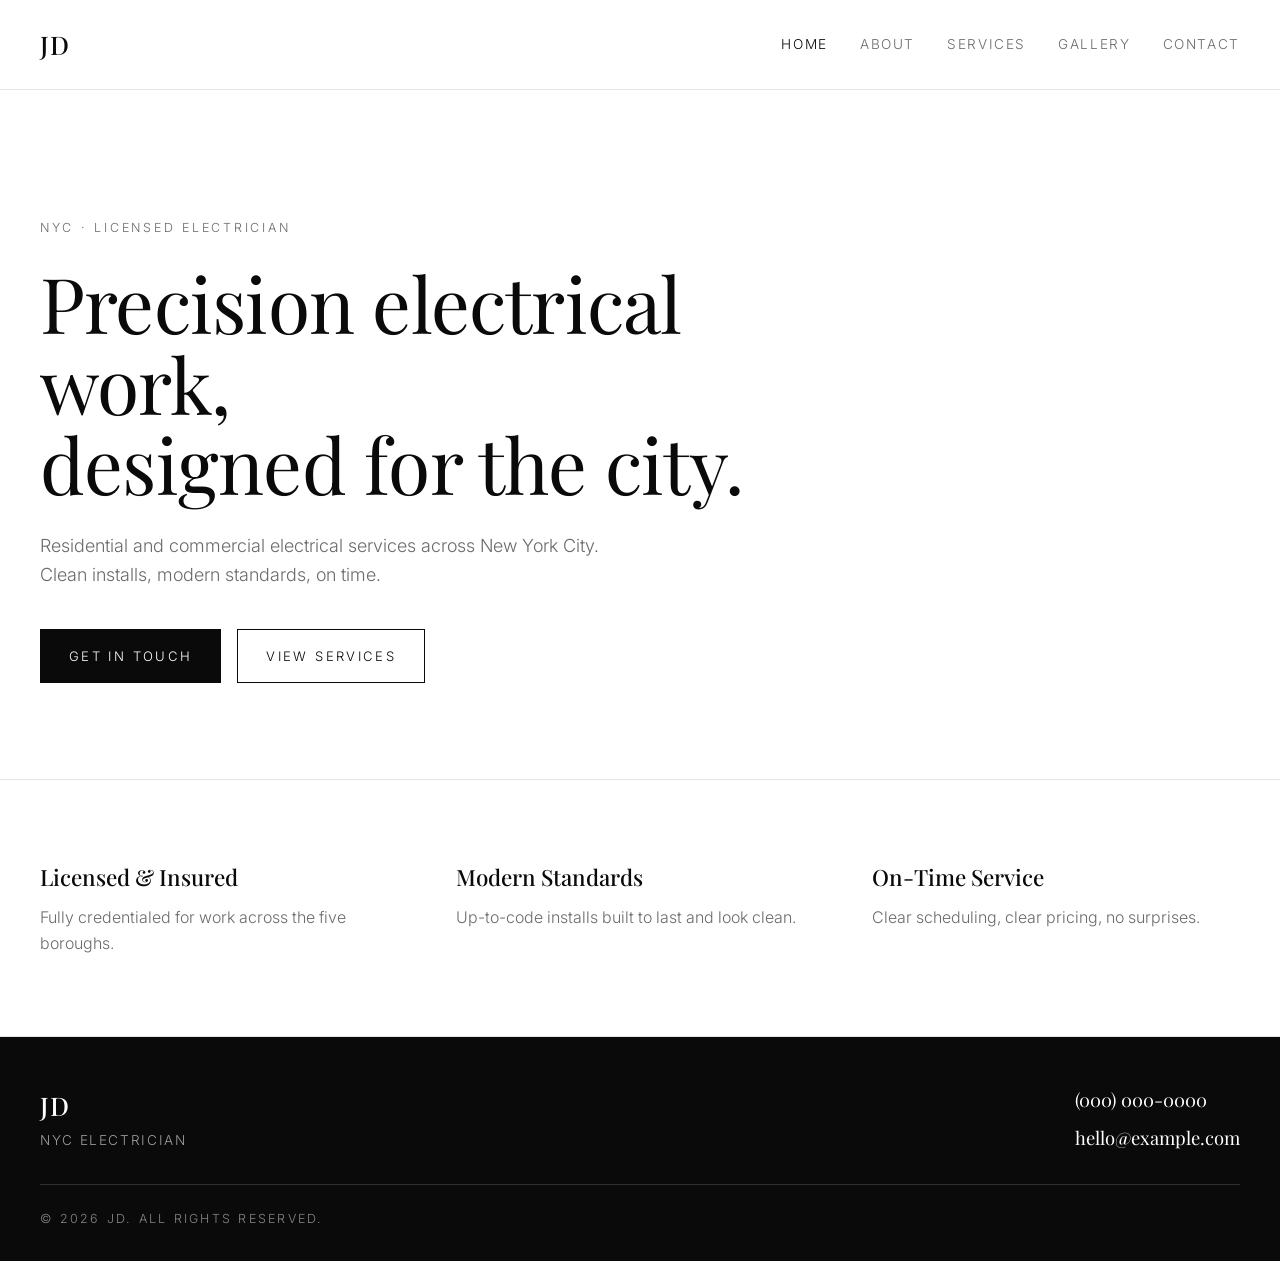
==== index.html @ b4eab36c "Scaffold JD electrician site outline Initial static site with Home, About, Services, Gallery, and Co" ====
<!DOCTYPE html>
<html lang="en">
<head>
  <meta charset="UTF-8" />
  <meta name="viewport" content="width=device-width, initial-scale=1.0" />
  <title>JD — NYC Electrician</title>
  <meta name="description" content="JD — Modern electrical work for New York City." />
  <link rel="preconnect" href="https://fonts.googleapis.com" />
  <link rel="preconnect" href="https://fonts.gstatic.com" crossorigin />
  <link href="https://fonts.googleapis.com/css2?family=Inter:wght@300;400;500;600&family=Playfair+Display:wght@400;500;600&display=swap" rel="stylesheet" />
  <link rel="stylesheet" href="assets/css/styles.css" />
</head>
<body>
  <header class="site-header">
    <a class="logo" href="index.html">JD</a>
    <nav class="nav">
      <a href="index.html" class="active">Home</a>
      <a href="about.html">About</a>
      <a href="services.html">Services</a>
      <a href="gallery.html">Gallery</a>
      <a href="contact.html">Contact</a>
    </nav>
  </header>

  <main>
    <section class="hero">
      <div class="hero-inner">
        <p class="eyebrow">NYC · Licensed Electrician</p>
        <h1>Precision electrical work,<br />designed for the city.</h1>
        <p class="lede">Residential and commercial electrical services across New York City. Clean installs, modern standards, on time.</p>
        <div class="cta-row">
          <a href="contact.html" class="btn btn-primary">Get in touch</a>
          <a href="services.html" class="btn btn-ghost">View services</a>
        </div>
      </div>
    </section>

    <section class="band">
      <div class="band-inner">
        <div class="band-item">
          <h3>Licensed &amp; Insured</h3>
          <p>Fully credentialed for work across the five boroughs.</p>
        </div>
        <div class="band-item">
          <h3>Modern Standards</h3>
          <p>Up-to-code installs built to last and look clean.</p>
        </div>
        <div class="band-item">
          <h3>On-Time Service</h3>
          <p>Clear scheduling, clear pricing, no surprises.</p>
        </div>
      </div>
    </section>
  </main>

  <footer class="site-footer">
    <div class="footer-inner">
      <div>
        <p class="logo">JD</p>
        <p class="muted">NYC Electrician</p>
      </div>
      <div class="footer-contact">
        <a href="tel:+10000000000">(000) 000-0000</a>
        <a href="mailto:hello@example.com">hello@example.com</a>
      </div>
    </div>
    <p class="copyright">© <span id="year"></span> JD. All rights reserved.</p>
  </footer>

  <script>document.getElementById('year').textContent = new Date().getFullYear();</script>
</body>
</html>
---- assets/css/styles.css ----
:root {
  --black: #0a0a0a;
  --white: #ffffff;
  --bg: #ffffff;
  --fg: #0a0a0a;
  --muted: #6b6b6b;
  --line: #e6e6e6;
  --max: 1200px;
  --serif: 'Playfair Display', Georgia, serif;
  --sans: 'Inter', -apple-system, BlinkMacSystemFont, 'Segoe UI', sans-serif;
}

* { box-sizing: border-box; }

html, body {
  margin: 0;
  padding: 0;
  background: var(--bg);
  color: var(--fg);
  font-family: var(--sans);
  font-weight: 300;
  line-height: 1.6;
  -webkit-font-smoothing: antialiased;
  -moz-osx-font-smoothing: grayscale;
}

a { color: inherit; text-decoration: none; }

img { max-width: 100%; display: block; }

/* Header */
.site-header {
  display: flex;
  align-items: center;
  justify-content: space-between;
  padding: 1.5rem 2.5rem;
  border-bottom: 1px solid var(--line);
  position: sticky;
  top: 0;
  background: rgba(255, 255, 255, 0.92);
  backdrop-filter: saturate(180%) blur(8px);
  z-index: 10;
}

.logo {
  font-family: var(--serif);
  font-size: 1.6rem;
  letter-spacing: 0.04em;
  font-weight: 500;
}

.nav {
  display: flex;
  gap: 2rem;
}

.nav a {
  font-size: 0.85rem;
  letter-spacing: 0.12em;
  text-transform: uppercase;
  color: var(--muted);
  transition: color 160ms ease;
}

.nav a:hover,
.nav a.active {
  color: var(--fg);
}

/* Hero */
.hero {
  padding: 8rem 2.5rem 6rem;
  border-bottom: 1px solid var(--line);
}

.hero-inner {
  max-width: var(--max);
  margin: 0 auto;
}

.eyebrow {
  font-size: 0.78rem;
  letter-spacing: 0.22em;
  text-transform: uppercase;
  color: var(--muted);
  margin: 0 0 1.5rem;
}

.hero h1 {
  font-family: var(--serif);
  font-weight: 400;
  font-size: clamp(2.5rem, 6vw, 5rem);
  line-height: 1.05;
  letter-spacing: -0.01em;
  margin: 0 0 1.75rem;
  max-width: 18ch;
}

.lede {
  font-size: 1.125rem;
  color: var(--muted);
  max-width: 52ch;
  margin: 0 0 2.5rem;
}

.cta-row {
  display: flex;
  gap: 1rem;
  flex-wrap: wrap;
}

.btn {
  display: inline-block;
  padding: 0.95rem 1.75rem;
  font-size: 0.82rem;
  letter-spacing: 0.18em;
  text-transform: uppercase;
  border: 1px solid var(--fg);
  transition: background 180ms ease, color 180ms ease;
}

.btn-primary {
  background: var(--fg);
  color: var(--white);
}

.btn-primary:hover {
  background: transparent;
  color: var(--fg);
}

.btn-ghost {
  background: transparent;
  color: var(--fg);
}

.btn-ghost:hover {
  background: var(--fg);
  color: var(--white);
}

/* Band */
.band {
  padding: 5rem 2.5rem;
  border-bottom: 1px solid var(--line);
}

.band-inner {
  max-width: var(--max);
  margin: 0 auto;
  display: grid;
  grid-template-columns: repeat(3, 1fr);
  gap: 3rem;
}

.band-item h3 {
  font-family: var(--serif);
  font-weight: 500;
  font-size: 1.4rem;
  margin: 0 0 0.6rem;
}

.band-item p {
  margin: 0;
  color: var(--muted);
}

/* Page */
.page {
  padding: 6rem 2.5rem;
  border-bottom: 1px solid var(--line);
}

.page-inner {
  max-width: var(--max);
  margin: 0 auto;
}

.page h1 {
  font-family: var(--serif);
  font-weight: 400;
  font-size: clamp(2.25rem, 5vw, 4rem);
  line-height: 1.1;
  margin: 0 0 1.5rem;
  letter-spacing: -0.01em;
}

.prose p {
  font-size: 1.05rem;
  max-width: 62ch;
  margin: 0 0 1.25rem;
}

.placeholder {
  color: var(--muted);
  font-style: italic;
}

/* Services list */
.service-list {
  list-style: none;
  padding: 0;
  margin: 3rem 0 0;
  display: grid;
  grid-template-columns: repeat(2, 1fr);
  gap: 0;
  border-top: 1px solid var(--line);
}

.service-list li {
  padding: 2rem 0;
  border-bottom: 1px solid var(--line);
}

.service-list li:nth-child(odd) {
  padding-right: 2rem;
  border-right: 1px solid var(--line);
}

.service-list li:nth-child(even) {
  padding-left: 2rem;
}

.service-list h3 {
  font-family: var(--serif);
  font-weight: 500;
  font-size: 1.4rem;
  margin: 0 0 0.5rem;
}

.service-list p {
  margin: 0;
  color: var(--muted);
}

/* Gallery */
.gallery-grid {
  margin-top: 3rem;
  display: grid;
  grid-template-columns: repeat(3, 1fr);
  gap: 1rem;
}

.gallery-item {
  aspect-ratio: 4 / 5;
  background: #f3f3f3;
  display: flex;
  align-items: center;
  justify-content: center;
  color: var(--muted);
  font-size: 0.8rem;
  letter-spacing: 0.18em;
  text-transform: uppercase;
}

.placeholder-tile {
  background: linear-gradient(135deg, #f5f5f5 0%, #ececec 100%);
  border: 1px solid var(--line);
}

/* Contact */
.contact-grid {
  margin-top: 3rem;
  display: grid;
  grid-template-columns: repeat(2, 1fr);
  gap: 1px;
  background: var(--line);
  border: 1px solid var(--line);
}

.contact-card {
  background: var(--white);
  padding: 2.5rem;
}

.contact-label {
  font-size: 0.78rem;
  letter-spacing: 0.22em;
  text-transform: uppercase;
  color: var(--muted);
  margin: 0 0 0.75rem;
}

.contact-value {
  font-family: var(--serif);
  font-size: 1.6rem;
  font-weight: 500;
  margin: 0;
  display: block;
}

/* Footer */
.site-footer {
  padding: 3rem 2.5rem 2rem;
  background: var(--fg);
  color: var(--white);
}

.footer-inner {
  max-width: var(--max);
  margin: 0 auto;
  display: flex;
  justify-content: space-between;
  align-items: flex-start;
  flex-wrap: wrap;
  gap: 2rem;
  padding-bottom: 2rem;
  border-bottom: 1px solid rgba(255, 255, 255, 0.15);
}

.site-footer .logo { color: var(--white); margin: 0; }
.site-footer .muted { color: rgba(255, 255, 255, 0.6); margin: 0.25rem 0 0; font-size: 0.85rem; letter-spacing: 0.12em; text-transform: uppercase; }

.footer-contact {
  display: flex;
  flex-direction: column;
  gap: 0.5rem;
  font-family: var(--serif);
  font-size: 1.15rem;
}

.footer-contact a:hover { color: rgba(255, 255, 255, 0.7); }

.copyright {
  max-width: var(--max);
  margin: 1.5rem auto 0;
  font-size: 0.78rem;
  letter-spacing: 0.18em;
  text-transform: uppercase;
  color: rgba(255, 255, 255, 0.5);
}

/* Responsive */
@media (max-width: 768px) {
  .site-header {
    padding: 1rem 1.25rem;
    flex-direction: column;
    gap: 0.75rem;
  }
  .nav { gap: 1.25rem; flex-wrap: wrap; justify-content: center; }
  .hero { padding: 4rem 1.25rem 3.5rem; }
  .band, .page { padding: 3.5rem 1.25rem; }
  .band-inner { grid-template-columns: 1fr; gap: 2rem; }
  .service-list { grid-template-columns: 1fr; }
  .service-list li:nth-child(odd) { padding-right: 0; border-right: none; }
  .service-list li:nth-child(even) { padding-left: 0; }
  .gallery-grid { grid-template-columns: repeat(2, 1fr); }
  .contact-grid { grid-template-columns: 1fr; }
  .site-footer { padding: 2.5rem 1.25rem 1.5rem; }
}
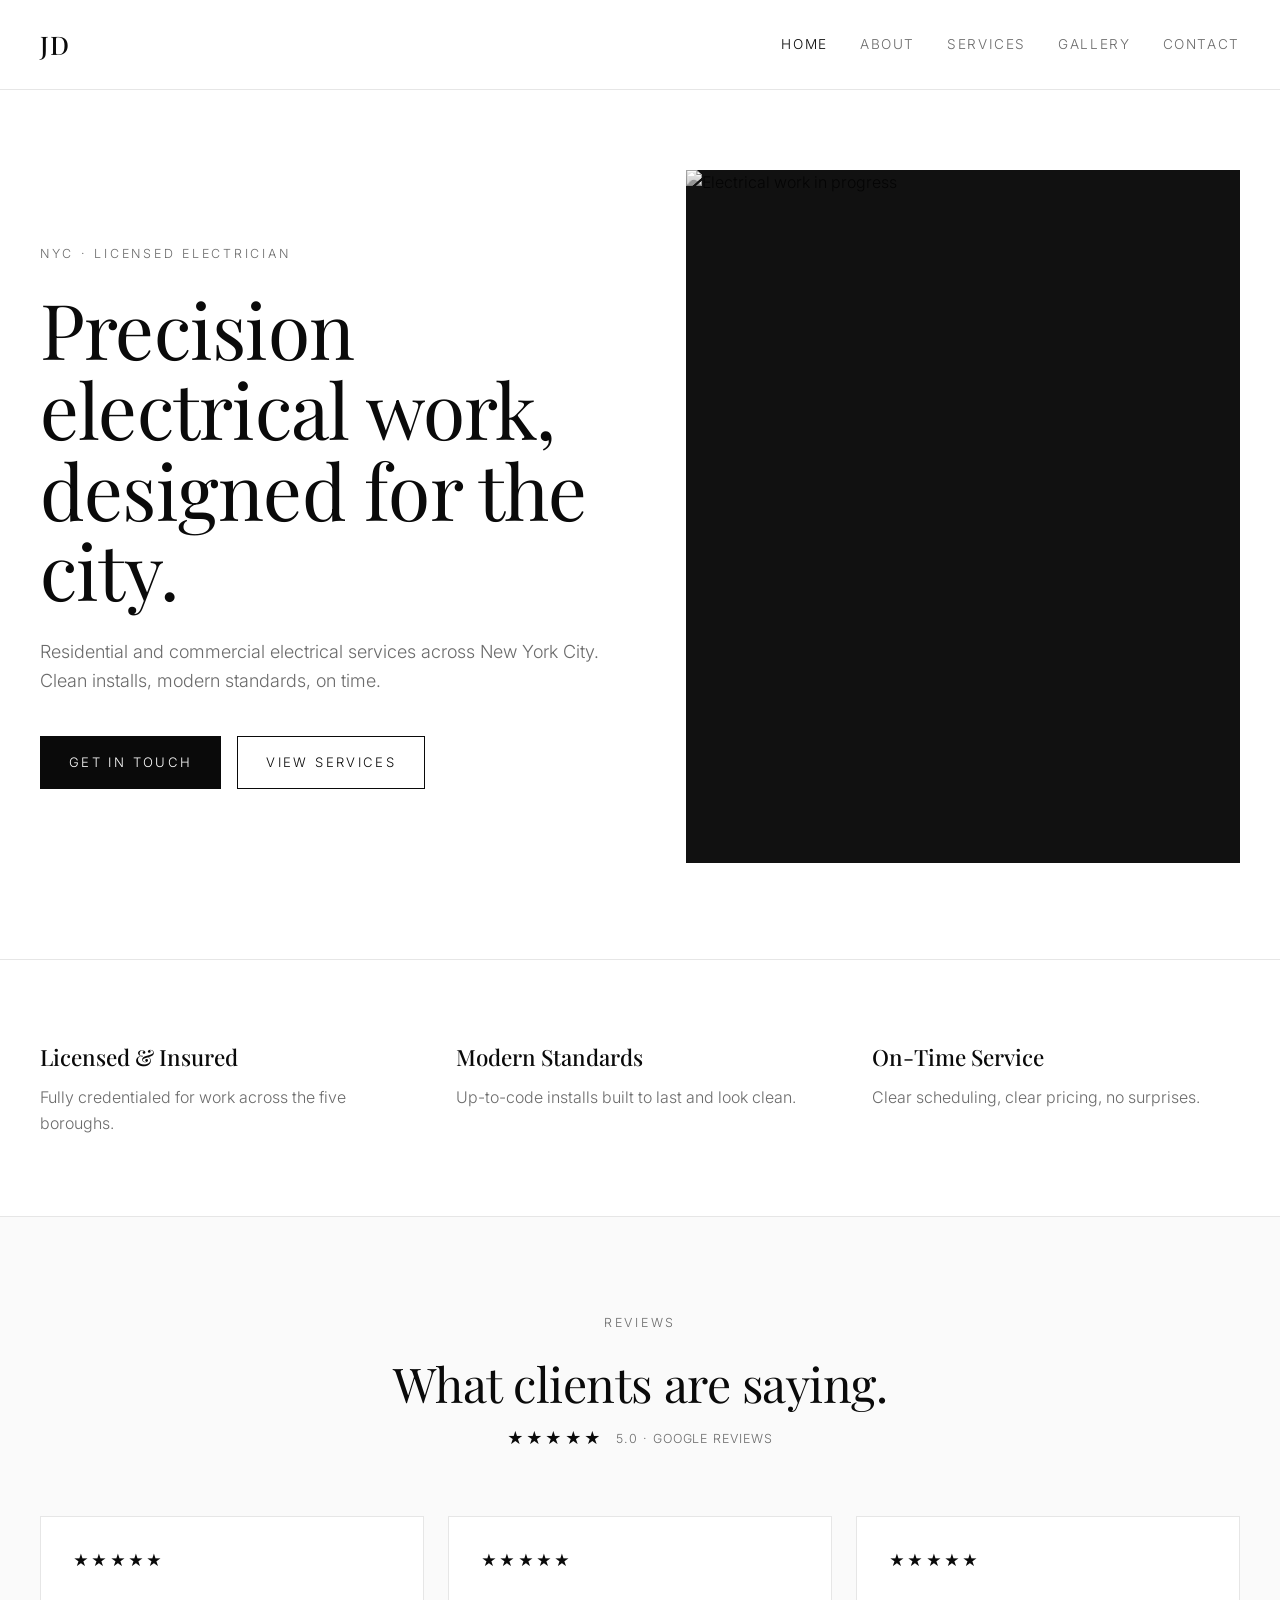
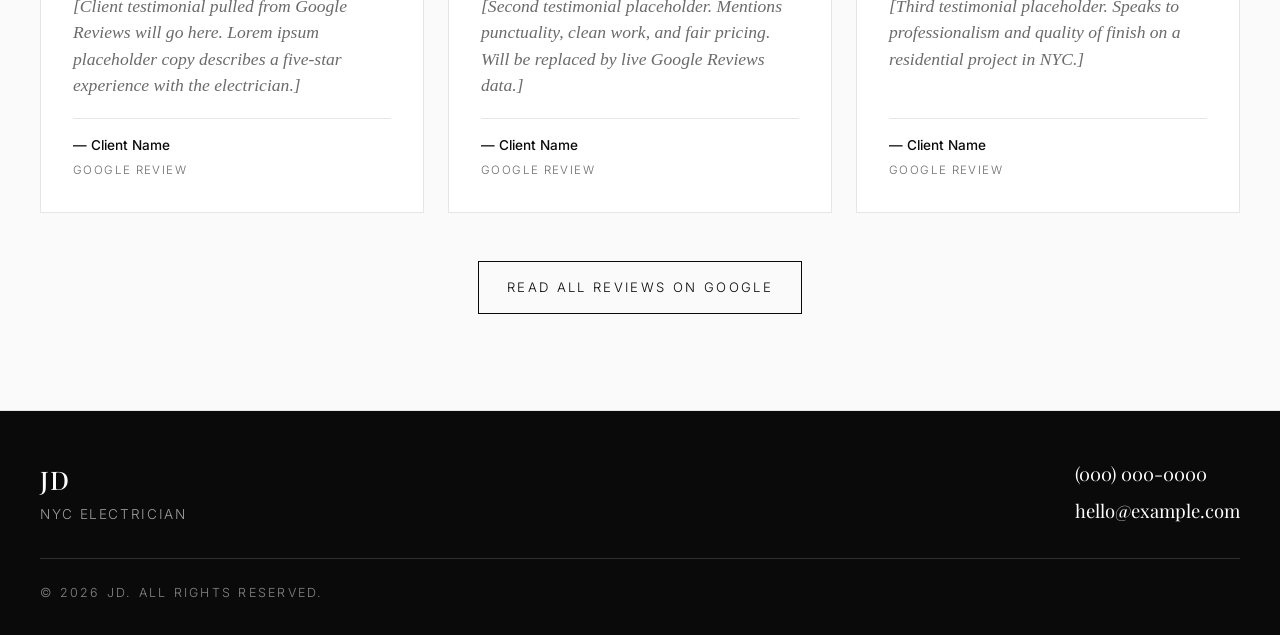
==== commit f2adea78: "Add hero photo and Google Reviews section to home Hero is now a two-column split (copy on the left, " ====
--- a/index.html
+++ b/index.html
@@ -23,14 +23,23 @@
   </header>
 
   <main>
-    <section class="hero">
-      <div class="hero-inner">
-        <p class="eyebrow">NYC · Licensed Electrician</p>
-        <h1>Precision electrical work,<br />designed for the city.</h1>
-        <p class="lede">Residential and commercial electrical services across New York City. Clean installs, modern standards, on time.</p>
-        <div class="cta-row">
-          <a href="contact.html" class="btn btn-primary">Get in touch</a>
-          <a href="services.html" class="btn btn-ghost">View services</a>
+    <section class="hero hero-split">
+      <div class="hero-split-inner">
+        <div class="hero-copy">
+          <p class="eyebrow">NYC · Licensed Electrician</p>
+          <h1>Precision electrical work,<br />designed for the city.</h1>
+          <p class="lede">Residential and commercial electrical services across New York City. Clean installs, modern standards, on time.</p>
+          <div class="cta-row">
+            <a href="contact.html" class="btn btn-primary">Get in touch</a>
+            <a href="services.html" class="btn btn-ghost">View services</a>
+          </div>
+        </div>
+        <div class="hero-media">
+          <img
+            src="https://images.unsplash.com/photo-1558618666-fcd25c85cd64?auto=format&fit=crop&w=1200&q=80"
+            alt="Electrical work in progress"
+            loading="eager"
+          />
         </div>
       </div>
     </section>
@@ -48,6 +57,58 @@
         <div class="band-item">
           <h3>On-Time Service</h3>
           <p>Clear scheduling, clear pricing, no surprises.</p>
+        </div>
+      </div>
+    </section>
+
+    <section class="reviews" id="reviews" data-source="google-reviews">
+      <div class="reviews-inner">
+        <div class="reviews-header">
+          <p class="eyebrow">Reviews</p>
+          <h2>What clients are saying.</h2>
+          <p class="reviews-meta">
+            <span class="stars" aria-label="5 out of 5 stars">★★★★★</span>
+            <span class="rating-text">5.0 · Google Reviews</span>
+          </p>
+        </div>
+
+        <div class="reviews-grid" data-google-reviews-target>
+          <article class="review-card">
+            <p class="stars" aria-label="5 out of 5 stars">★★★★★</p>
+            <blockquote class="review-quote placeholder">
+              [Client testimonial pulled from Google Reviews will go here. Lorem ipsum placeholder copy describes a five-star experience with the electrician.]
+            </blockquote>
+            <footer class="review-meta">
+              <span class="review-author">— Client Name</span>
+              <span class="review-source">Google Review</span>
+            </footer>
+          </article>
+
+          <article class="review-card">
+            <p class="stars" aria-label="5 out of 5 stars">★★★★★</p>
+            <blockquote class="review-quote placeholder">
+              [Second testimonial placeholder. Mentions punctuality, clean work, and fair pricing. Will be replaced by live Google Reviews data.]
+            </blockquote>
+            <footer class="review-meta">
+              <span class="review-author">— Client Name</span>
+              <span class="review-source">Google Review</span>
+            </footer>
+          </article>
+
+          <article class="review-card">
+            <p class="stars" aria-label="5 out of 5 stars">★★★★★</p>
+            <blockquote class="review-quote placeholder">
+              [Third testimonial placeholder. Speaks to professionalism and quality of finish on a residential project in NYC.]
+            </blockquote>
+            <footer class="review-meta">
+              <span class="review-author">— Client Name</span>
+              <span class="review-source">Google Review</span>
+            </footer>
+          </article>
+        </div>
+
+        <div class="reviews-cta">
+          <a href="#" class="btn btn-ghost" data-google-reviews-link>Read all reviews on Google</a>
         </div>
       </div>
     </section>
--- a/assets/css/styles.css
+++ b/assets/css/styles.css
@@ -78,6 +78,41 @@
   margin: 0 auto;
 }
 
+/* Hero — split (text + photo) */
+.hero-split {
+  padding: 5rem 2.5rem 6rem;
+}
+
+.hero-split-inner {
+  max-width: var(--max);
+  margin: 0 auto;
+  display: grid;
+  grid-template-columns: 1.05fr 1fr;
+  gap: 4rem;
+  align-items: center;
+}
+
+.hero-copy { min-width: 0; }
+
+.hero-media {
+  position: relative;
+  aspect-ratio: 4 / 5;
+  overflow: hidden;
+  background: #111;
+}
+
+.hero-media img {
+  width: 100%;
+  height: 100%;
+  object-fit: cover;
+  filter: grayscale(100%) contrast(1.05);
+  transition: transform 600ms ease;
+}
+
+.hero-media:hover img {
+  transform: scale(1.02);
+}
+
 .eyebrow {
   font-size: 0.78rem;
   letter-spacing: 0.22em;
@@ -287,6 +322,113 @@
   font-weight: 500;
   margin: 0;
   display: block;
+}
+
+/* Reviews */
+.reviews {
+  padding: 6rem 2.5rem;
+  border-bottom: 1px solid var(--line);
+  background: #fafafa;
+}
+
+.reviews-inner {
+  max-width: var(--max);
+  margin: 0 auto;
+}
+
+.reviews-header {
+  text-align: center;
+  margin-bottom: 4rem;
+}
+
+.reviews-header h2 {
+  font-family: var(--serif);
+  font-weight: 400;
+  font-size: clamp(2rem, 4vw, 3rem);
+  line-height: 1.1;
+  letter-spacing: -0.01em;
+  margin: 0 0 1rem;
+}
+
+.reviews-meta {
+  margin: 0;
+  display: inline-flex;
+  align-items: center;
+  gap: 0.75rem;
+  color: var(--muted);
+  font-size: 0.95rem;
+}
+
+.stars {
+  color: var(--fg);
+  letter-spacing: 0.15em;
+  font-size: 1rem;
+  margin: 0;
+}
+
+.rating-text {
+  letter-spacing: 0.08em;
+  text-transform: uppercase;
+  font-size: 0.78rem;
+}
+
+.reviews-grid {
+  display: grid;
+  grid-template-columns: repeat(3, 1fr);
+  gap: 1.5rem;
+}
+
+.review-card {
+  background: var(--white);
+  border: 1px solid var(--line);
+  padding: 2rem;
+  display: flex;
+  flex-direction: column;
+  gap: 1.25rem;
+}
+
+.review-card .stars {
+  font-size: 0.95rem;
+}
+
+.review-quote {
+  font-family: var(--serif);
+  font-size: 1.1rem;
+  line-height: 1.5;
+  margin: 0;
+  font-style: italic;
+  color: var(--fg);
+  flex: 1;
+}
+
+.review-quote.placeholder {
+  color: var(--muted);
+}
+
+.review-meta {
+  display: flex;
+  flex-direction: column;
+  gap: 0.25rem;
+  font-size: 0.85rem;
+  border-top: 1px solid var(--line);
+  padding-top: 1rem;
+}
+
+.review-author {
+  color: var(--fg);
+  font-weight: 500;
+}
+
+.review-source {
+  color: var(--muted);
+  letter-spacing: 0.12em;
+  text-transform: uppercase;
+  font-size: 0.72rem;
+}
+
+.reviews-cta {
+  margin-top: 3rem;
+  text-align: center;
 }
 
 /* Footer */
@@ -339,7 +481,12 @@
   }
   .nav { gap: 1.25rem; flex-wrap: wrap; justify-content: center; }
   .hero { padding: 4rem 1.25rem 3.5rem; }
-  .band, .page { padding: 3.5rem 1.25rem; }
+  .hero-split { padding: 3rem 1.25rem 3.5rem; }
+  .hero-split-inner { grid-template-columns: 1fr; gap: 2.5rem; }
+  .hero-media { aspect-ratio: 4 / 3; }
+  .band, .page, .reviews { padding: 3.5rem 1.25rem; }
+  .reviews-grid { grid-template-columns: 1fr; gap: 1rem; }
+  .reviews-header { margin-bottom: 2.5rem; }
   .band-inner { grid-template-columns: 1fr; gap: 2rem; }
   .service-list { grid-template-columns: 1fr; }
   .service-list li:nth-child(odd) { padding-right: 0; border-right: none; }
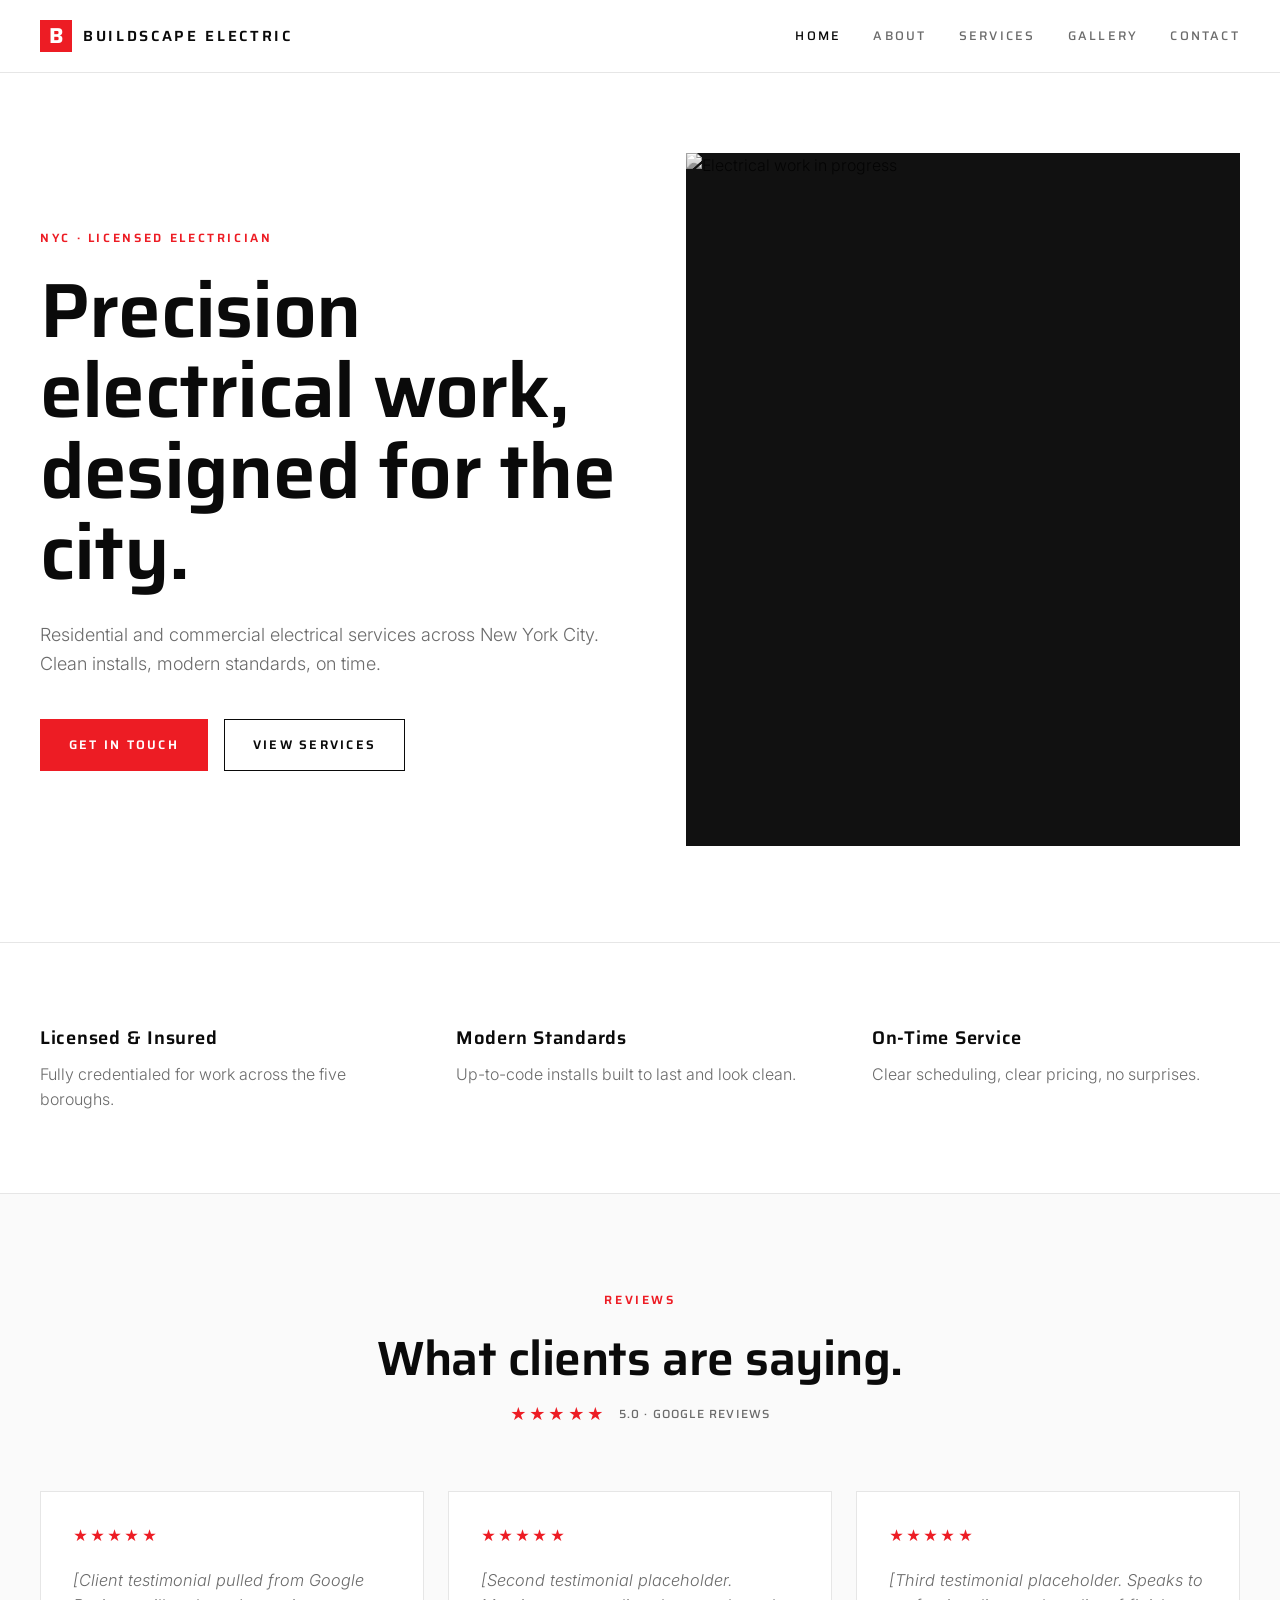
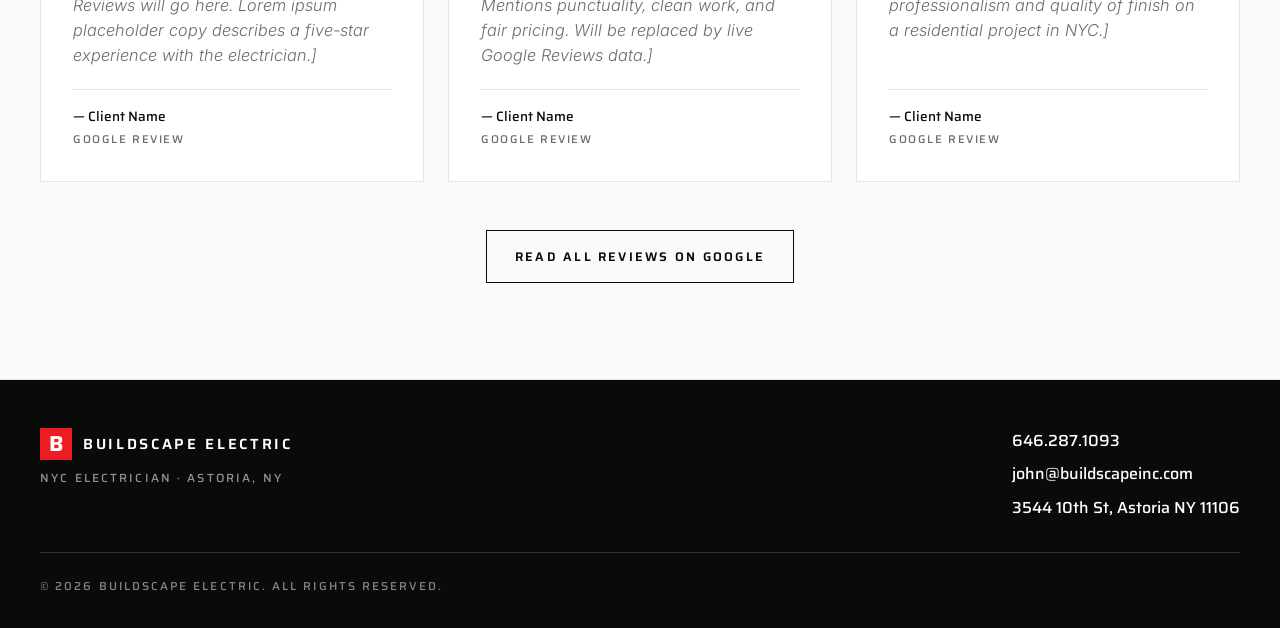
==== commit df6dd767: "Rebrand to BuildScape Electric with red accent + Saira type - Replace JD wordmark with BuildScape El" ====
--- a/index.html
+++ b/index.html
@@ -3,16 +3,19 @@
 <head>
   <meta charset="UTF-8" />
   <meta name="viewport" content="width=device-width, initial-scale=1.0" />
-  <title>JD — NYC Electrician</title>
-  <meta name="description" content="JD — Modern electrical work for New York City." />
+  <title>BuildScape Electric — NYC Electrician</title>
+  <meta name="description" content="BuildScape Electric — Modern electrical work for New York City." />
   <link rel="preconnect" href="https://fonts.googleapis.com" />
   <link rel="preconnect" href="https://fonts.gstatic.com" crossorigin />
-  <link href="https://fonts.googleapis.com/css2?family=Inter:wght@300;400;500;600&family=Playfair+Display:wght@400;500;600&display=swap" rel="stylesheet" />
+  <link href="https://fonts.googleapis.com/css2?family=Inter:wght@300;400;500;600&family=Saira:wght@500;600;700&display=swap" rel="stylesheet" />
   <link rel="stylesheet" href="assets/css/styles.css" />
 </head>
 <body>
   <header class="site-header">
-    <a class="logo" href="index.html">JD</a>
+    <a class="brand" href="index.html">
+      <span class="brand-mark" aria-hidden="true">B</span>
+      <span class="brand-text">BuildScape Electric</span>
+    </a>
     <nav class="nav">
       <a href="index.html" class="active">Home</a>
       <a href="about.html">About</a>
@@ -27,7 +30,7 @@
       <div class="hero-split-inner">
         <div class="hero-copy">
           <p class="eyebrow">NYC · Licensed Electrician</p>
-          <h1>Precision electrical work,<br />designed for the city.</h1>
+          <h1>Precision electrical work, designed for the city.</h1>
           <p class="lede">Residential and commercial electrical services across New York City. Clean installs, modern standards, on time.</p>
           <div class="cta-row">
             <a href="contact.html" class="btn btn-primary">Get in touch</a>
@@ -117,15 +120,19 @@
   <footer class="site-footer">
     <div class="footer-inner">
       <div>
-        <p class="logo">JD</p>
-        <p class="muted">NYC Electrician</p>
+        <a class="brand brand-light" href="index.html">
+          <span class="brand-mark" aria-hidden="true">B</span>
+          <span class="brand-text">BuildScape Electric</span>
+        </a>
+        <p class="muted">NYC Electrician · Astoria, NY</p>
       </div>
       <div class="footer-contact">
-        <a href="tel:+10000000000">(000) 000-0000</a>
-        <a href="mailto:hello@example.com">hello@example.com</a>
+        <a href="tel:+16462871093">646.287.1093</a>
+        <a href="mailto:john@buildscapeinc.com">john@buildscapeinc.com</a>
+        <a href="https://maps.google.com/?q=3544+10th+St+Astoria+NY+11106" target="_blank" rel="noopener">3544 10th St, Astoria NY 11106</a>
       </div>
     </div>
-    <p class="copyright">© <span id="year"></span> JD. All rights reserved.</p>
+    <p class="copyright">© <span id="year"></span> BuildScape Electric. All rights reserved.</p>
   </footer>
 
   <script>document.getElementById('year').textContent = new Date().getFullYear();</script>
--- a/assets/css/styles.css
+++ b/assets/css/styles.css
@@ -5,8 +5,9 @@
   --fg: #0a0a0a;
   --muted: #6b6b6b;
   --line: #e6e6e6;
+  --accent: #ED1C24;
   --max: 1200px;
-  --serif: 'Playfair Display', Georgia, serif;
+  --display: 'Saira', system-ui, -apple-system, sans-serif;
   --sans: 'Inter', -apple-system, BlinkMacSystemFont, 'Segoe UI', sans-serif;
 }
 
@@ -25,7 +26,6 @@
 }
 
 a { color: inherit; text-decoration: none; }
-
 img { max-width: 100%; display: block; }
 
 /* Header */
@@ -33,7 +33,7 @@
   display: flex;
   align-items: center;
   justify-content: space-between;
-  padding: 1.5rem 2.5rem;
+  padding: 1.25rem 2.5rem;
   border-bottom: 1px solid var(--line);
   position: sticky;
   top: 0;
@@ -42,12 +42,37 @@
   z-index: 10;
 }
 
-.logo {
-  font-family: var(--serif);
-  font-size: 1.6rem;
-  letter-spacing: 0.04em;
-  font-weight: 500;
-}
+/* Brand mark + wordmark */
+.brand {
+  display: inline-flex;
+  align-items: center;
+  gap: 0.7rem;
+}
+
+.brand-mark {
+  display: inline-flex;
+  align-items: center;
+  justify-content: center;
+  width: 2rem;
+  height: 2rem;
+  background: var(--accent);
+  color: var(--white);
+  font-family: var(--display);
+  font-weight: 700;
+  font-size: 1.35rem;
+  line-height: 1;
+}
+
+.brand-text {
+  font-family: var(--display);
+  font-weight: 600;
+  font-size: 0.92rem;
+  letter-spacing: 0.18em;
+  text-transform: uppercase;
+  color: var(--fg);
+}
+
+.brand-light .brand-text { color: var(--white); }
 
 .nav {
   display: flex;
@@ -55,17 +80,17 @@
 }
 
 .nav a {
-  font-size: 0.85rem;
-  letter-spacing: 0.12em;
+  font-family: var(--display);
+  font-weight: 500;
+  font-size: 0.78rem;
+  letter-spacing: 0.18em;
   text-transform: uppercase;
   color: var(--muted);
   transition: color 160ms ease;
 }
 
-.nav a:hover,
-.nav a.active {
-  color: var(--fg);
-}
+.nav a:hover { color: var(--accent); }
+.nav a.active { color: var(--fg); }
 
 /* Hero */
 .hero {
@@ -78,7 +103,6 @@
   margin: 0 auto;
 }
 
-/* Hero — split (text + photo) */
 .hero-split {
   padding: 5rem 2.5rem 6rem;
 }
@@ -109,21 +133,21 @@
   transition: transform 600ms ease;
 }
 
-.hero-media:hover img {
-  transform: scale(1.02);
-}
+.hero-media:hover img { transform: scale(1.02); }
 
 .eyebrow {
-  font-size: 0.78rem;
+  font-family: var(--display);
+  font-weight: 600;
+  font-size: 0.75rem;
   letter-spacing: 0.22em;
   text-transform: uppercase;
-  color: var(--muted);
+  color: var(--accent);
   margin: 0 0 1.5rem;
 }
 
 .hero h1 {
-  font-family: var(--serif);
-  font-weight: 400;
+  font-family: var(--display);
+  font-weight: 600;
   font-size: clamp(2.5rem, 6vw, 5rem);
   line-height: 1.05;
   letter-spacing: -0.01em;
@@ -147,21 +171,26 @@
 .btn {
   display: inline-block;
   padding: 0.95rem 1.75rem;
-  font-size: 0.82rem;
+  font-family: var(--display);
+  font-weight: 600;
+  font-size: 0.78rem;
   letter-spacing: 0.18em;
   text-transform: uppercase;
   border: 1px solid var(--fg);
-  transition: background 180ms ease, color 180ms ease;
+  transition: background 180ms ease, color 180ms ease, border-color 180ms ease;
+  cursor: pointer;
 }
 
 .btn-primary {
+  background: var(--accent);
+  color: var(--white);
+  border-color: var(--accent);
+}
+
+.btn-primary:hover {
   background: var(--fg);
+  border-color: var(--fg);
   color: var(--white);
-}
-
-.btn-primary:hover {
-  background: transparent;
-  color: var(--fg);
 }
 
 .btn-ghost {
@@ -170,7 +199,8 @@
 }
 
 .btn-ghost:hover {
-  background: var(--fg);
+  background: var(--accent);
+  border-color: var(--accent);
   color: var(--white);
 }
 
@@ -189,9 +219,10 @@
 }
 
 .band-item h3 {
-  font-family: var(--serif);
-  font-weight: 500;
-  font-size: 1.4rem;
+  font-family: var(--display);
+  font-weight: 600;
+  font-size: 1.15rem;
+  letter-spacing: 0.04em;
   margin: 0 0 0.6rem;
 }
 
@@ -212,8 +243,8 @@
 }
 
 .page h1 {
-  font-family: var(--serif);
-  font-weight: 400;
+  font-family: var(--display);
+  font-weight: 600;
   font-size: clamp(2.25rem, 5vw, 4rem);
   line-height: 1.1;
   margin: 0 0 1.5rem;
@@ -257,9 +288,10 @@
 }
 
 .service-list h3 {
-  font-family: var(--serif);
-  font-weight: 500;
-  font-size: 1.4rem;
+  font-family: var(--display);
+  font-weight: 600;
+  font-size: 1.2rem;
+  letter-spacing: 0.02em;
   margin: 0 0 0.5rem;
 }
 
@@ -283,7 +315,9 @@
   align-items: center;
   justify-content: center;
   color: var(--muted);
-  font-size: 0.8rem;
+  font-family: var(--display);
+  font-weight: 500;
+  font-size: 0.78rem;
   letter-spacing: 0.18em;
   text-transform: uppercase;
 }
@@ -309,20 +343,27 @@
 }
 
 .contact-label {
-  font-size: 0.78rem;
+  font-family: var(--display);
+  font-weight: 600;
+  font-size: 0.74rem;
   letter-spacing: 0.22em;
   text-transform: uppercase;
-  color: var(--muted);
+  color: var(--accent);
   margin: 0 0 0.75rem;
 }
 
 .contact-value {
-  font-family: var(--serif);
-  font-size: 1.6rem;
-  font-weight: 500;
+  font-family: var(--display);
+  font-weight: 500;
+  font-size: 1.4rem;
   margin: 0;
   display: block;
-}
+  color: var(--fg);
+  line-height: 1.3;
+  transition: color 180ms ease;
+}
+
+a.contact-value:hover { color: var(--accent); }
 
 /* Reviews */
 .reviews {
@@ -342,8 +383,8 @@
 }
 
 .reviews-header h2 {
-  font-family: var(--serif);
-  font-weight: 400;
+  font-family: var(--display);
+  font-weight: 600;
   font-size: clamp(2rem, 4vw, 3rem);
   line-height: 1.1;
   letter-spacing: -0.01em;
@@ -356,20 +397,22 @@
   align-items: center;
   gap: 0.75rem;
   color: var(--muted);
-  font-size: 0.95rem;
+  font-size: 0.9rem;
 }
 
 .stars {
-  color: var(--fg);
+  color: var(--accent);
   letter-spacing: 0.15em;
   font-size: 1rem;
   margin: 0;
 }
 
 .rating-text {
-  letter-spacing: 0.08em;
-  text-transform: uppercase;
-  font-size: 0.78rem;
+  font-family: var(--display);
+  font-weight: 500;
+  letter-spacing: 0.1em;
+  text-transform: uppercase;
+  font-size: 0.74rem;
 }
 
 .reviews-grid {
@@ -387,22 +430,20 @@
   gap: 1.25rem;
 }
 
-.review-card .stars {
-  font-size: 0.95rem;
-}
+.review-card .stars { font-size: 0.9rem; }
 
 .review-quote {
-  font-family: var(--serif);
-  font-size: 1.1rem;
-  line-height: 1.5;
-  margin: 0;
-  font-style: italic;
+  font-family: var(--sans);
+  font-size: 1.02rem;
+  line-height: 1.55;
+  margin: 0;
   color: var(--fg);
   flex: 1;
 }
 
 .review-quote.placeholder {
   color: var(--muted);
+  font-style: italic;
 }
 
 .review-meta {
@@ -415,15 +456,18 @@
 }
 
 .review-author {
+  font-family: var(--display);
+  font-weight: 500;
   color: var(--fg);
-  font-weight: 500;
 }
 
 .review-source {
-  color: var(--muted);
-  letter-spacing: 0.12em;
-  text-transform: uppercase;
-  font-size: 0.72rem;
+  font-family: var(--display);
+  font-weight: 500;
+  color: var(--muted);
+  letter-spacing: 0.14em;
+  text-transform: uppercase;
+  font-size: 0.7rem;
 }
 
 .reviews-cta {
@@ -450,23 +494,34 @@
   border-bottom: 1px solid rgba(255, 255, 255, 0.15);
 }
 
-.site-footer .logo { color: var(--white); margin: 0; }
-.site-footer .muted { color: rgba(255, 255, 255, 0.6); margin: 0.25rem 0 0; font-size: 0.85rem; letter-spacing: 0.12em; text-transform: uppercase; }
+.site-footer .muted {
+  color: rgba(255, 255, 255, 0.55);
+  margin: 0.6rem 0 0;
+  font-family: var(--display);
+  font-weight: 500;
+  font-size: 0.74rem;
+  letter-spacing: 0.18em;
+  text-transform: uppercase;
+}
 
 .footer-contact {
   display: flex;
   flex-direction: column;
   gap: 0.5rem;
-  font-family: var(--serif);
-  font-size: 1.15rem;
-}
-
-.footer-contact a:hover { color: rgba(255, 255, 255, 0.7); }
+  font-family: var(--display);
+  font-weight: 500;
+  font-size: 1rem;
+}
+
+.footer-contact a { transition: color 180ms ease; }
+.footer-contact a:hover { color: var(--accent); }
 
 .copyright {
   max-width: var(--max);
   margin: 1.5rem auto 0;
-  font-size: 0.78rem;
+  font-family: var(--display);
+  font-weight: 500;
+  font-size: 0.72rem;
   letter-spacing: 0.18em;
   text-transform: uppercase;
   color: rgba(255, 255, 255, 0.5);
@@ -493,5 +548,6 @@
   .service-list li:nth-child(even) { padding-left: 0; }
   .gallery-grid { grid-template-columns: repeat(2, 1fr); }
   .contact-grid { grid-template-columns: 1fr; }
+  .contact-value { font-size: 1.25rem; }
   .site-footer { padding: 2.5rem 1.25rem 1.5rem; }
 }
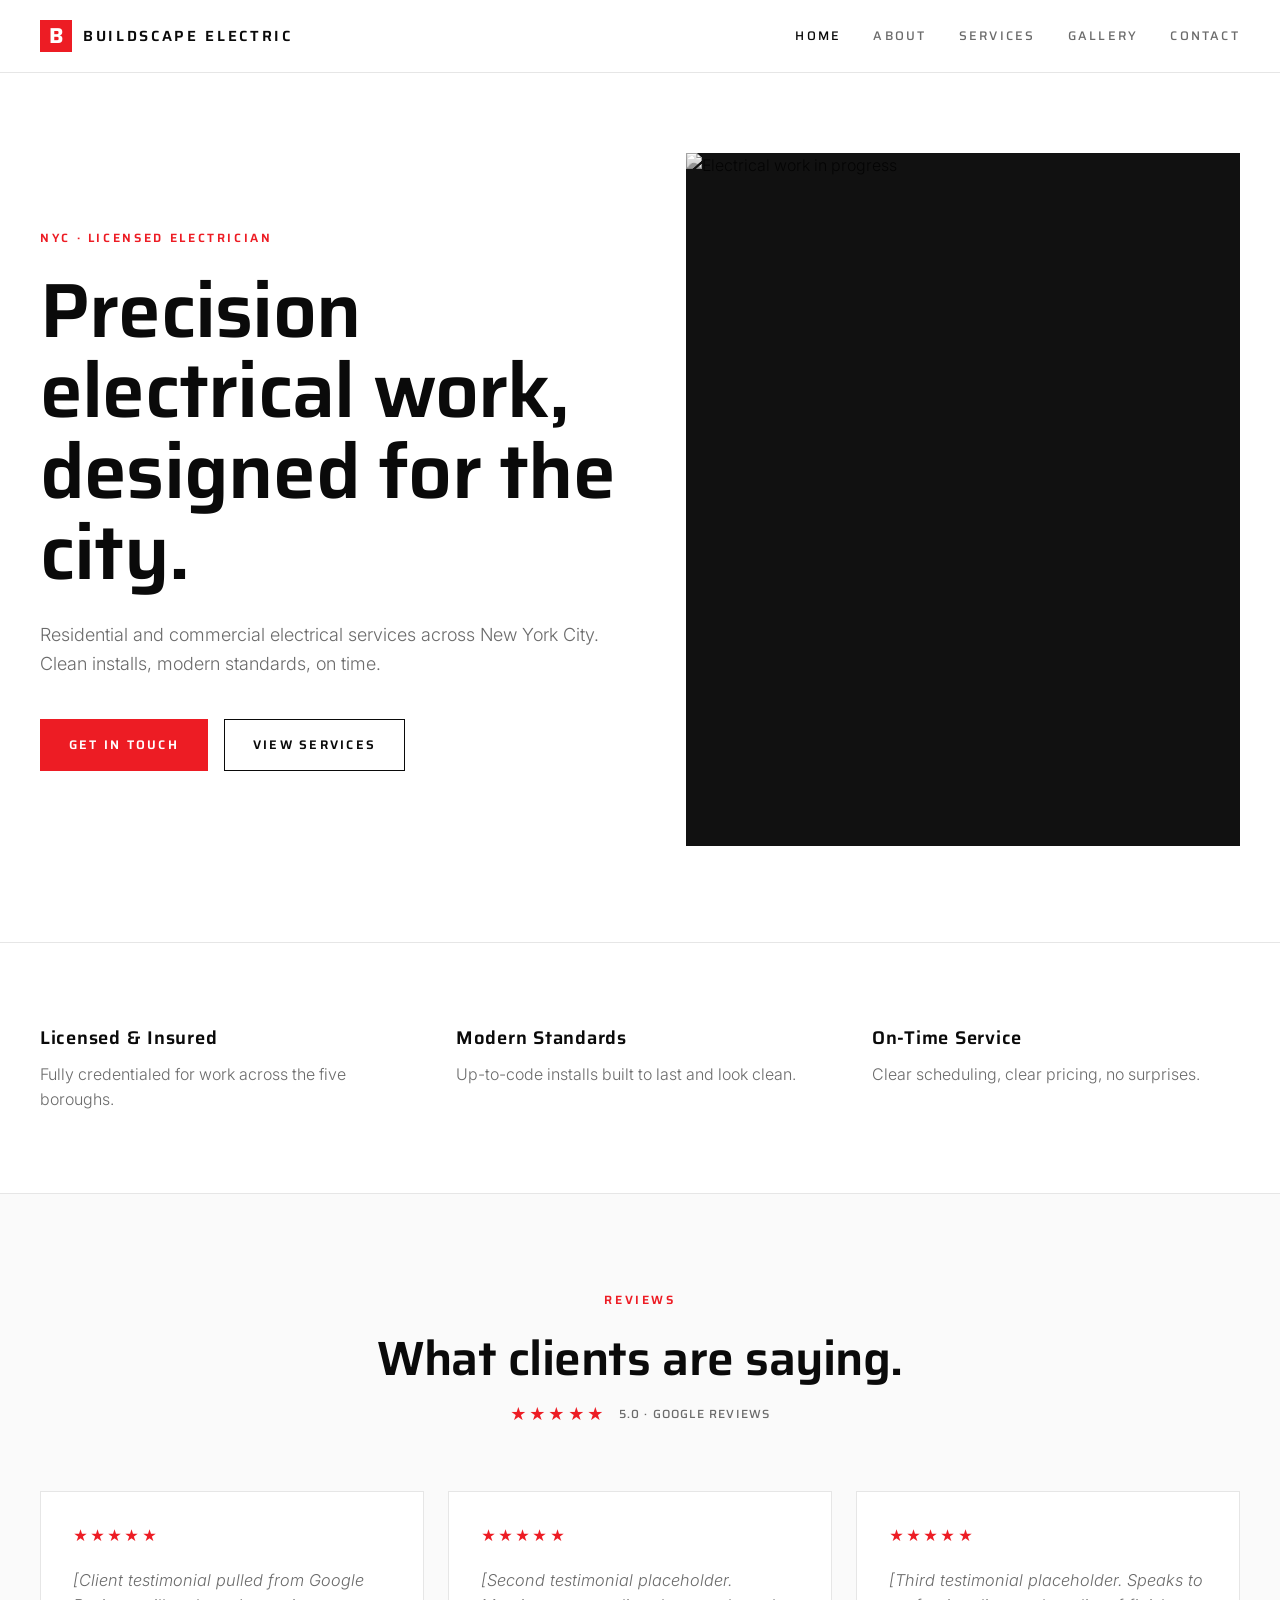
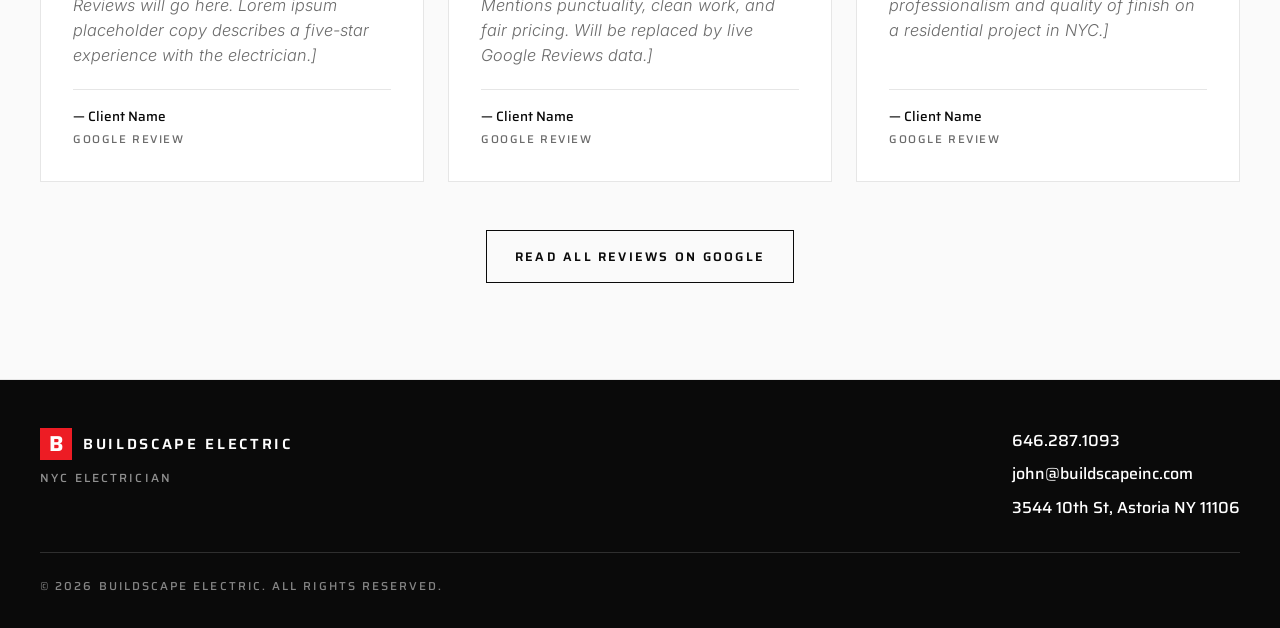
==== commit 5dfdf9b2: "Update About layout, swap photo, drop Astoria from footer subtitle - About page is now a side-by-sid" ====
--- a/index.html
+++ b/index.html
@@ -124,7 +124,7 @@
           <span class="brand-mark" aria-hidden="true">B</span>
           <span class="brand-text">BuildScape Electric</span>
         </a>
-        <p class="muted">NYC Electrician · Astoria, NY</p>
+        <p class="muted">NYC Electrician</p>
       </div>
       <div class="footer-contact">
         <a href="tel:+16462871093">646.287.1093</a>
--- a/assets/css/styles.css
+++ b/assets/css/styles.css
@@ -260,6 +260,47 @@
 .placeholder {
   color: var(--muted);
   font-style: italic;
+}
+
+/* About page — split layout */
+.about-grid {
+  margin-top: 3rem;
+  display: grid;
+  grid-template-columns: 1fr 1.1fr;
+  gap: 4rem;
+  align-items: start;
+}
+
+.about-media {
+  margin: 0;
+  aspect-ratio: 4 / 5;
+  overflow: hidden;
+  background: #111;
+  position: sticky;
+  top: 6rem;
+}
+
+.about-media img {
+  width: 100%;
+  height: 100%;
+  object-fit: cover;
+  filter: grayscale(100%) contrast(1.05);
+}
+
+.about-prose {
+  max-width: none;
+  margin: 0;
+}
+
+.about-prose p {
+  font-size: 1.05rem;
+  line-height: 1.7;
+  max-width: none;
+  margin: 0 0 1.5rem;
+}
+
+.about-prose p:last-child {
+  margin-bottom: 0;
 }
 
 /* Services list */
@@ -543,6 +584,9 @@
   .reviews-grid { grid-template-columns: 1fr; gap: 1rem; }
   .reviews-header { margin-bottom: 2.5rem; }
   .band-inner { grid-template-columns: 1fr; gap: 2rem; }
+  .about-grid { grid-template-columns: 1fr; gap: 2.5rem; margin-top: 2rem; }
+  .about-media { aspect-ratio: 4 / 3; position: static; }
+  .about-prose p { font-size: 1rem; }
   .service-list { grid-template-columns: 1fr; }
   .service-list li:nth-child(odd) { padding-right: 0; border-right: none; }
   .service-list li:nth-child(even) { padding-left: 0; }
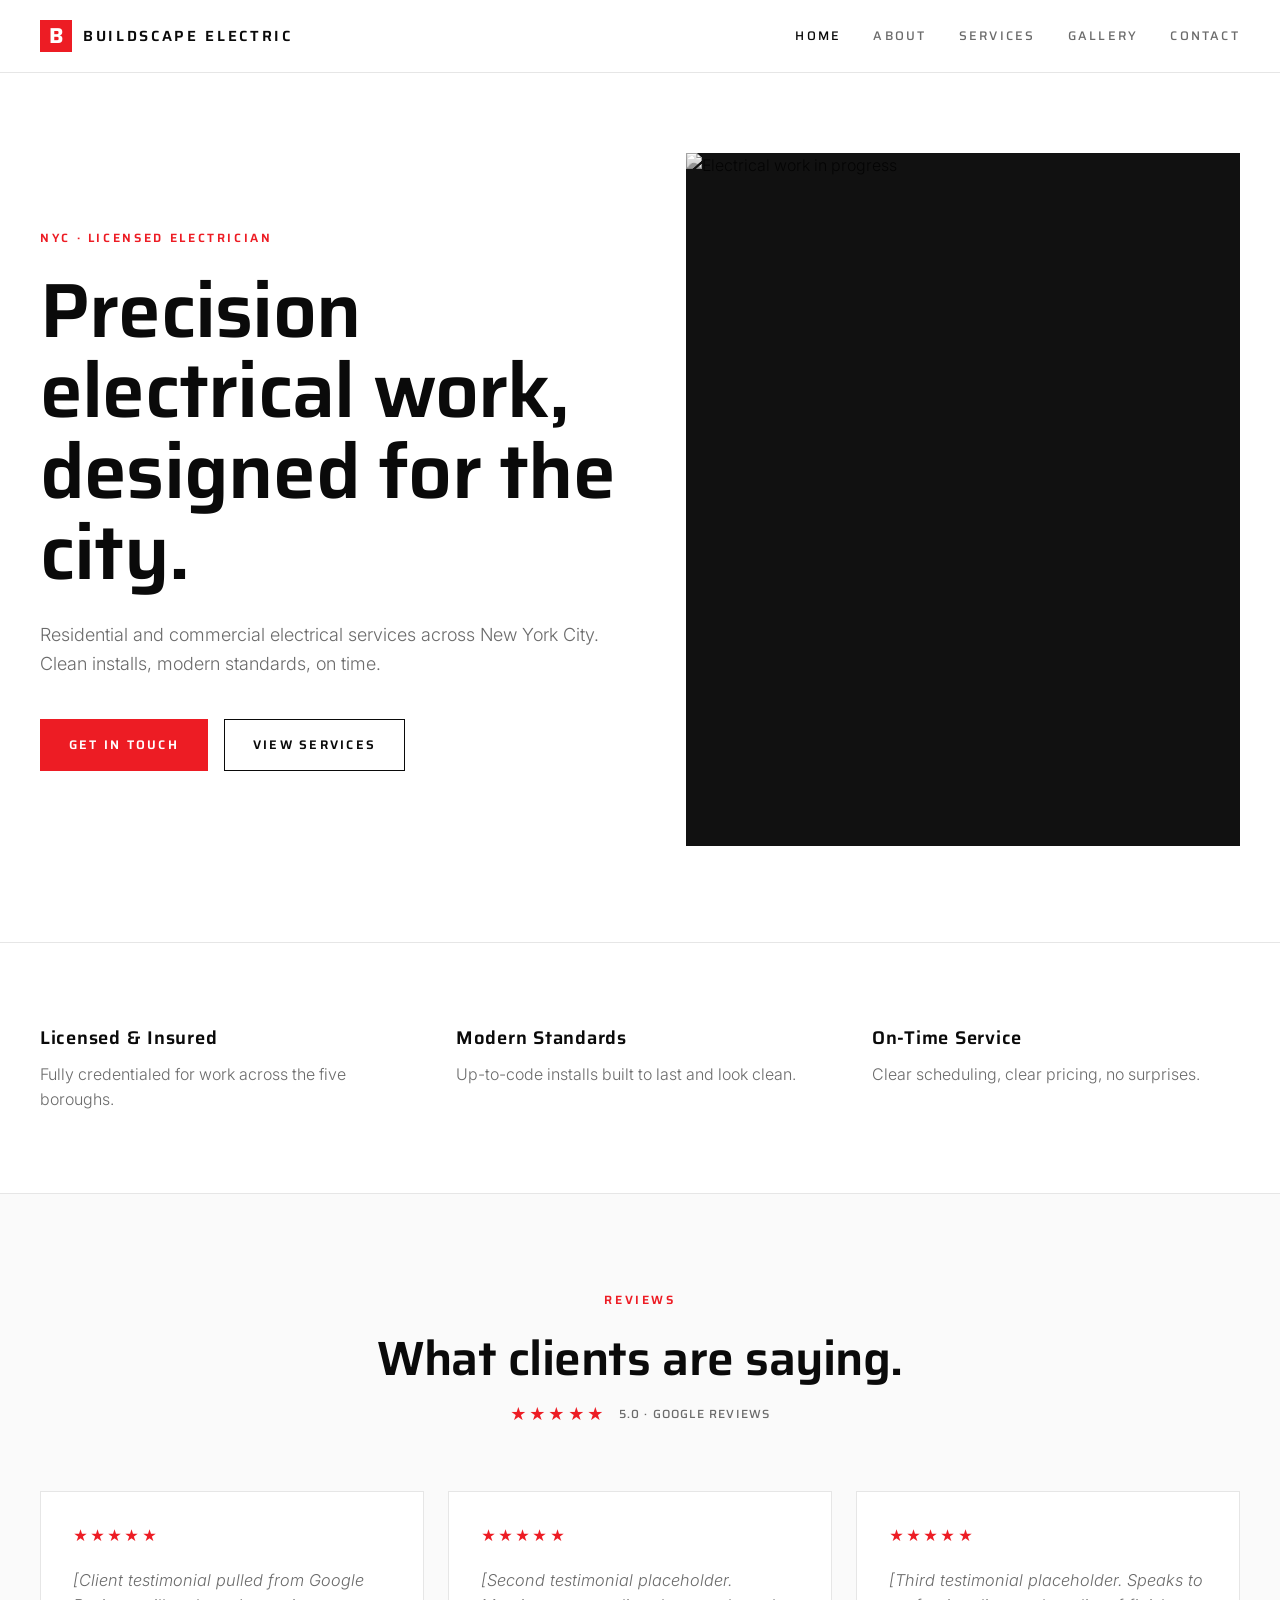
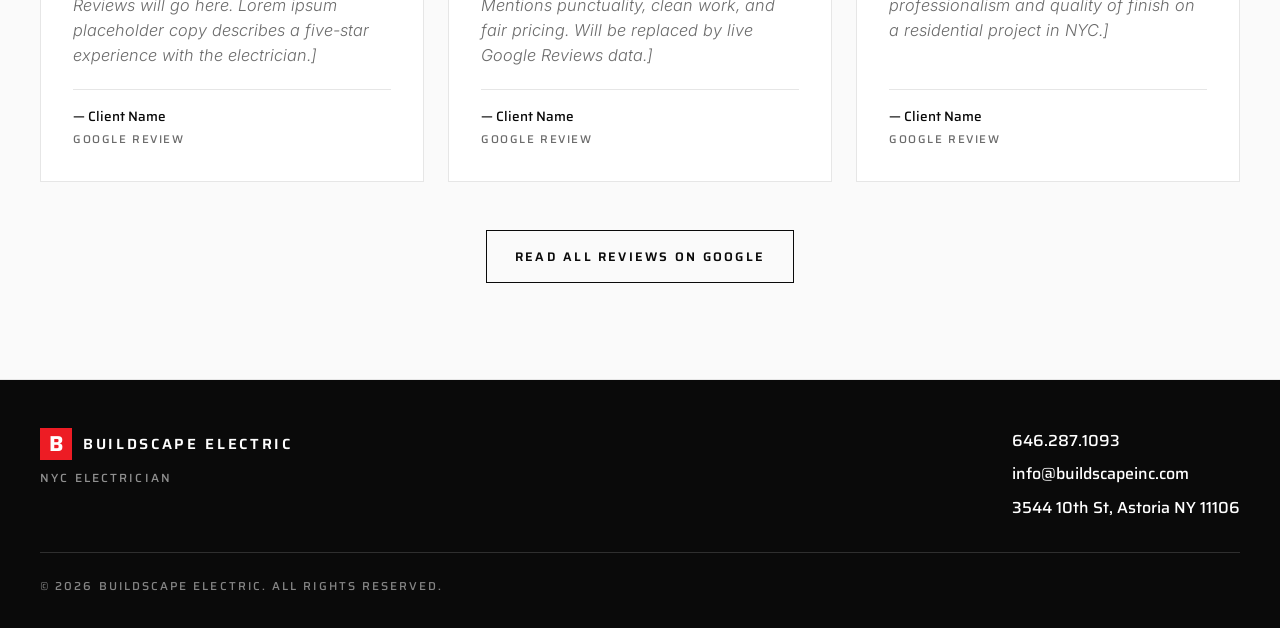
==== commit bfe3e4f3: "Update email to info@ and expand services list - Swap john@buildscapeinc.com for info@buildscapeinc." ====
--- a/index.html
+++ b/index.html
@@ -128,7 +128,7 @@
       </div>
       <div class="footer-contact">
         <a href="tel:+16462871093">646.287.1093</a>
-        <a href="mailto:john@buildscapeinc.com">john@buildscapeinc.com</a>
+        <a href="mailto:info@buildscapeinc.com">info@buildscapeinc.com</a>
         <a href="https://maps.google.com/?q=3544+10th+St+Astoria+NY+11106" target="_blank" rel="noopener">3544 10th St, Astoria NY 11106</a>
       </div>
     </div>
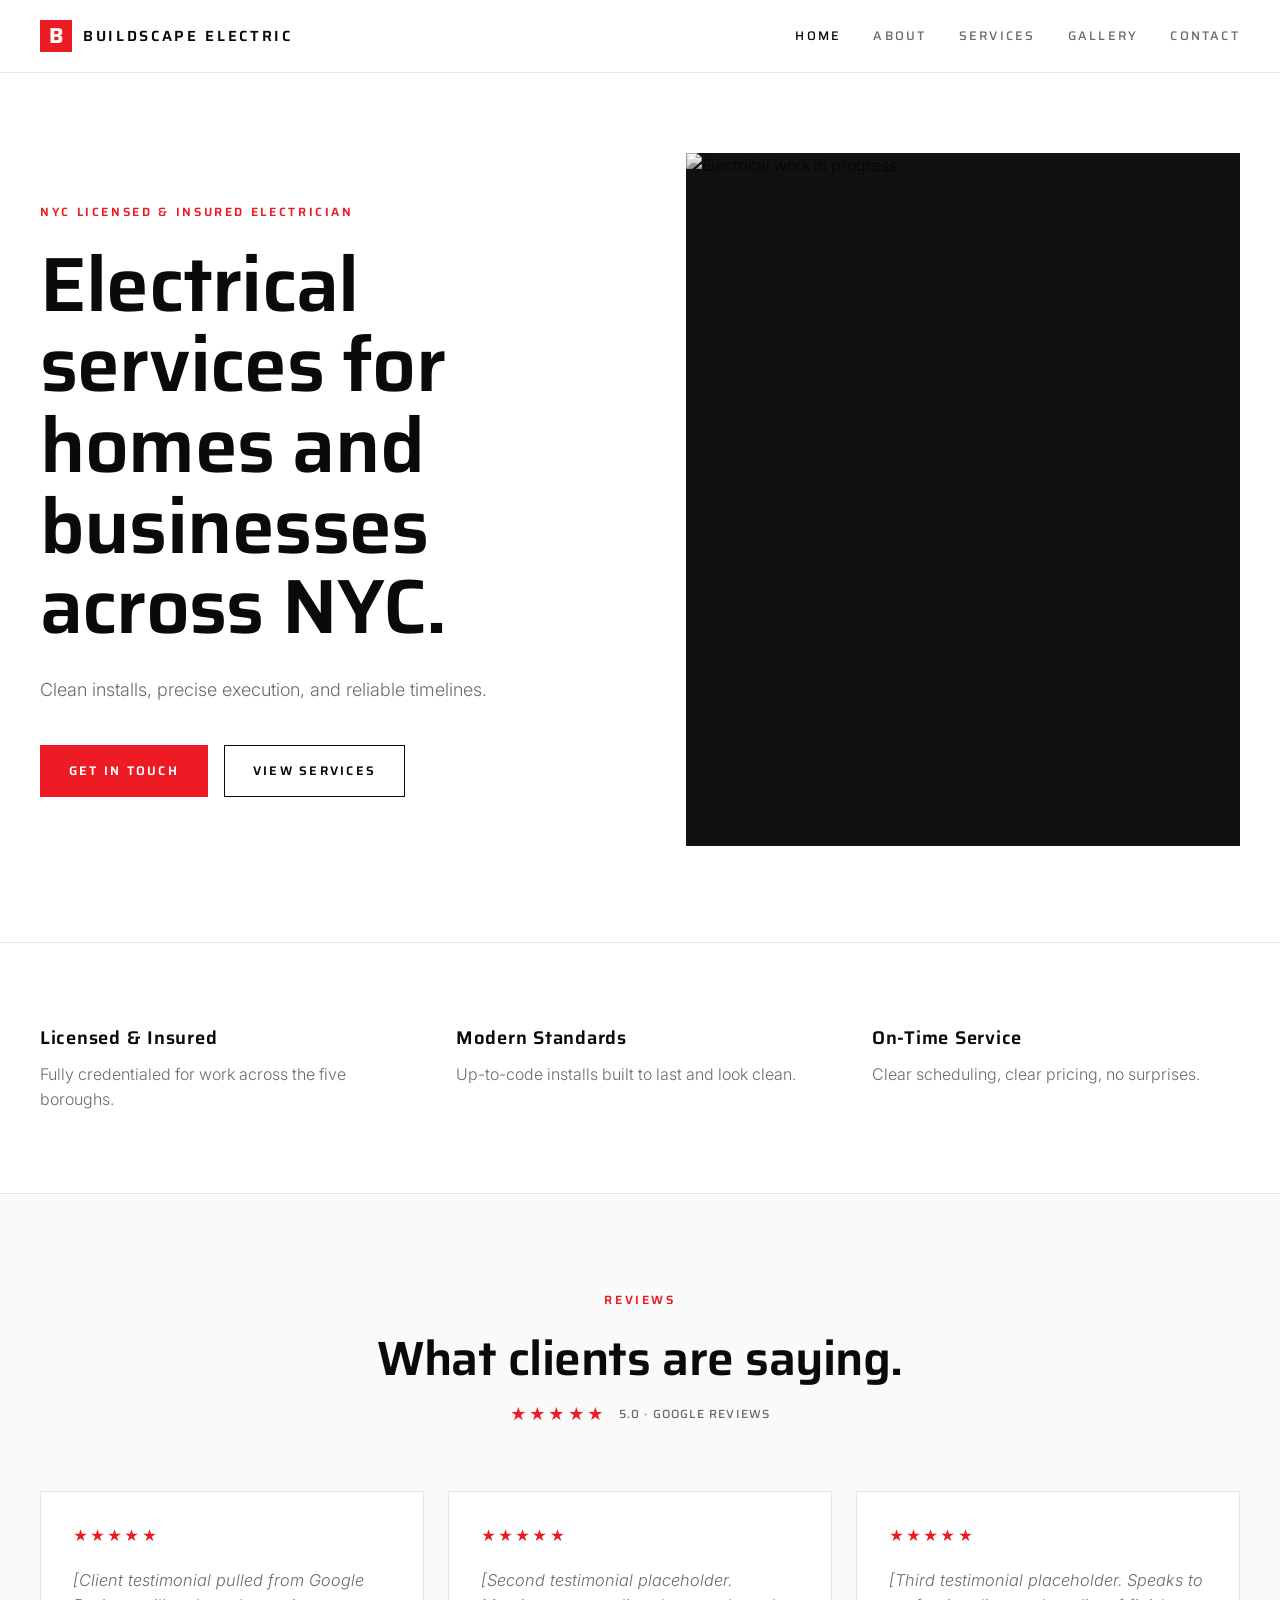
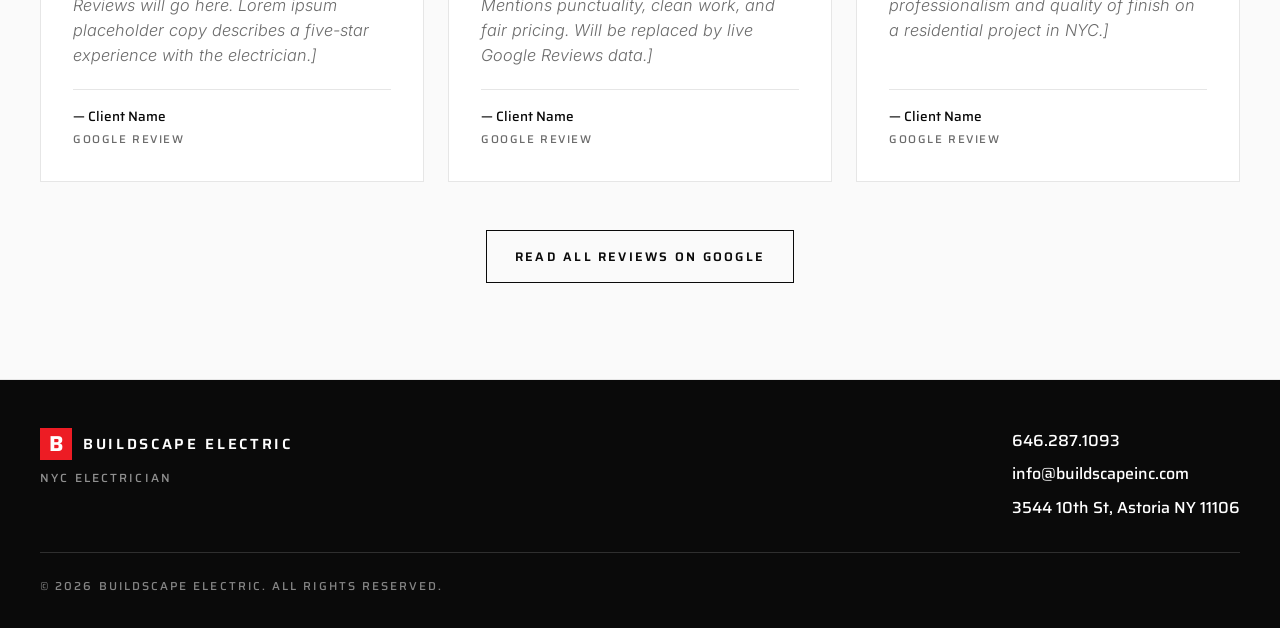
==== commit a49d664f: "Update home hero copy - Eyebrow: "NYC · Licensed Electrician" → "NYC Licensed & Insured   Electricia" ====
--- a/index.html
+++ b/index.html
@@ -29,9 +29,9 @@
     <section class="hero hero-split">
       <div class="hero-split-inner">
         <div class="hero-copy">
-          <p class="eyebrow">NYC · Licensed Electrician</p>
-          <h1>Precision electrical work, designed for the city.</h1>
-          <p class="lede">Residential and commercial electrical services across New York City. Clean installs, modern standards, on time.</p>
+          <p class="eyebrow">NYC Licensed &amp; Insured Electrician</p>
+          <h1>Electrical services for homes and businesses across NYC.</h1>
+          <p class="lede">Clean installs, precise execution, and reliable timelines.</p>
           <div class="cta-row">
             <a href="contact.html" class="btn btn-primary">Get in touch</a>
             <a href="services.html" class="btn btn-ghost">View services</a>
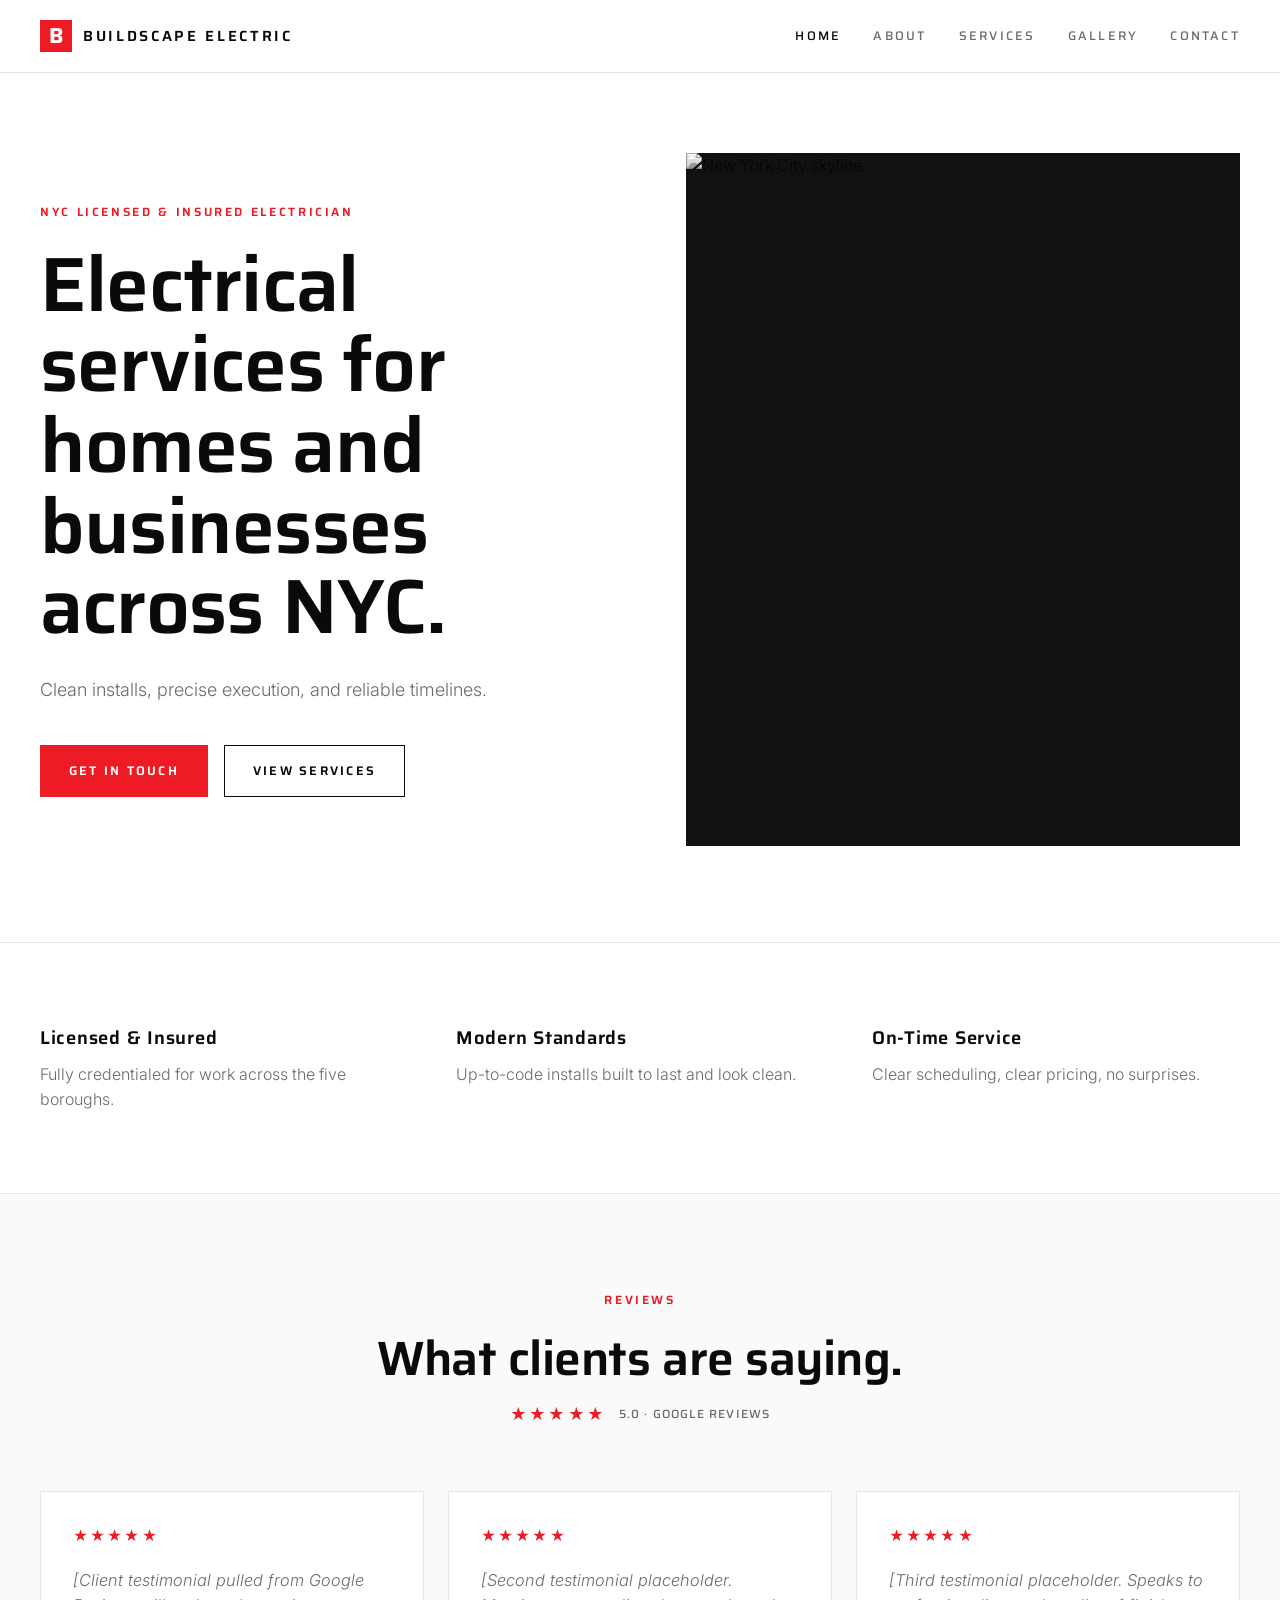
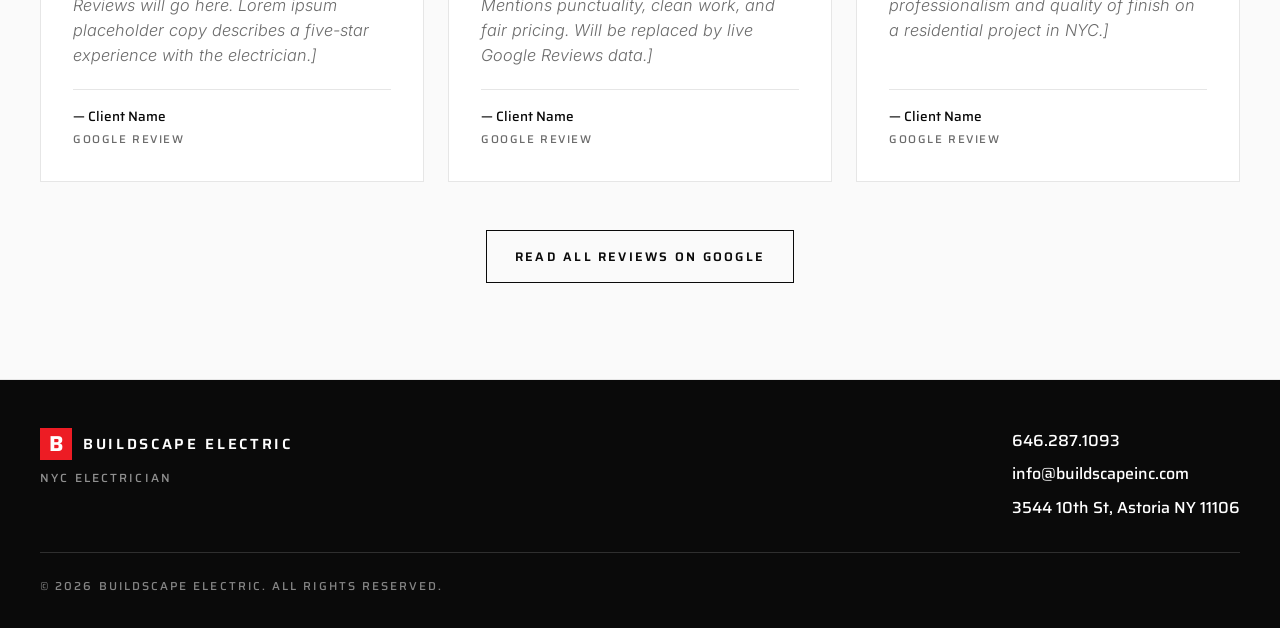
==== commit f024e248: "Swap home and about photos for NYC and luxury interior - Home hero: replace the close-up wiring shot" ====
--- a/index.html
+++ b/index.html
@@ -39,8 +39,8 @@
         </div>
         <div class="hero-media">
           <img
-            src="https://images.unsplash.com/photo-1558618666-fcd25c85cd64?auto=format&fit=crop&w=1200&q=80"
-            alt="Electrical work in progress"
+            src="https://images.unsplash.com/photo-1496442226666-8d4d0e62e6e9?auto=format&fit=crop&w=1200&q=80"
+            alt="New York City skyline"
             loading="eager"
           />
         </div>
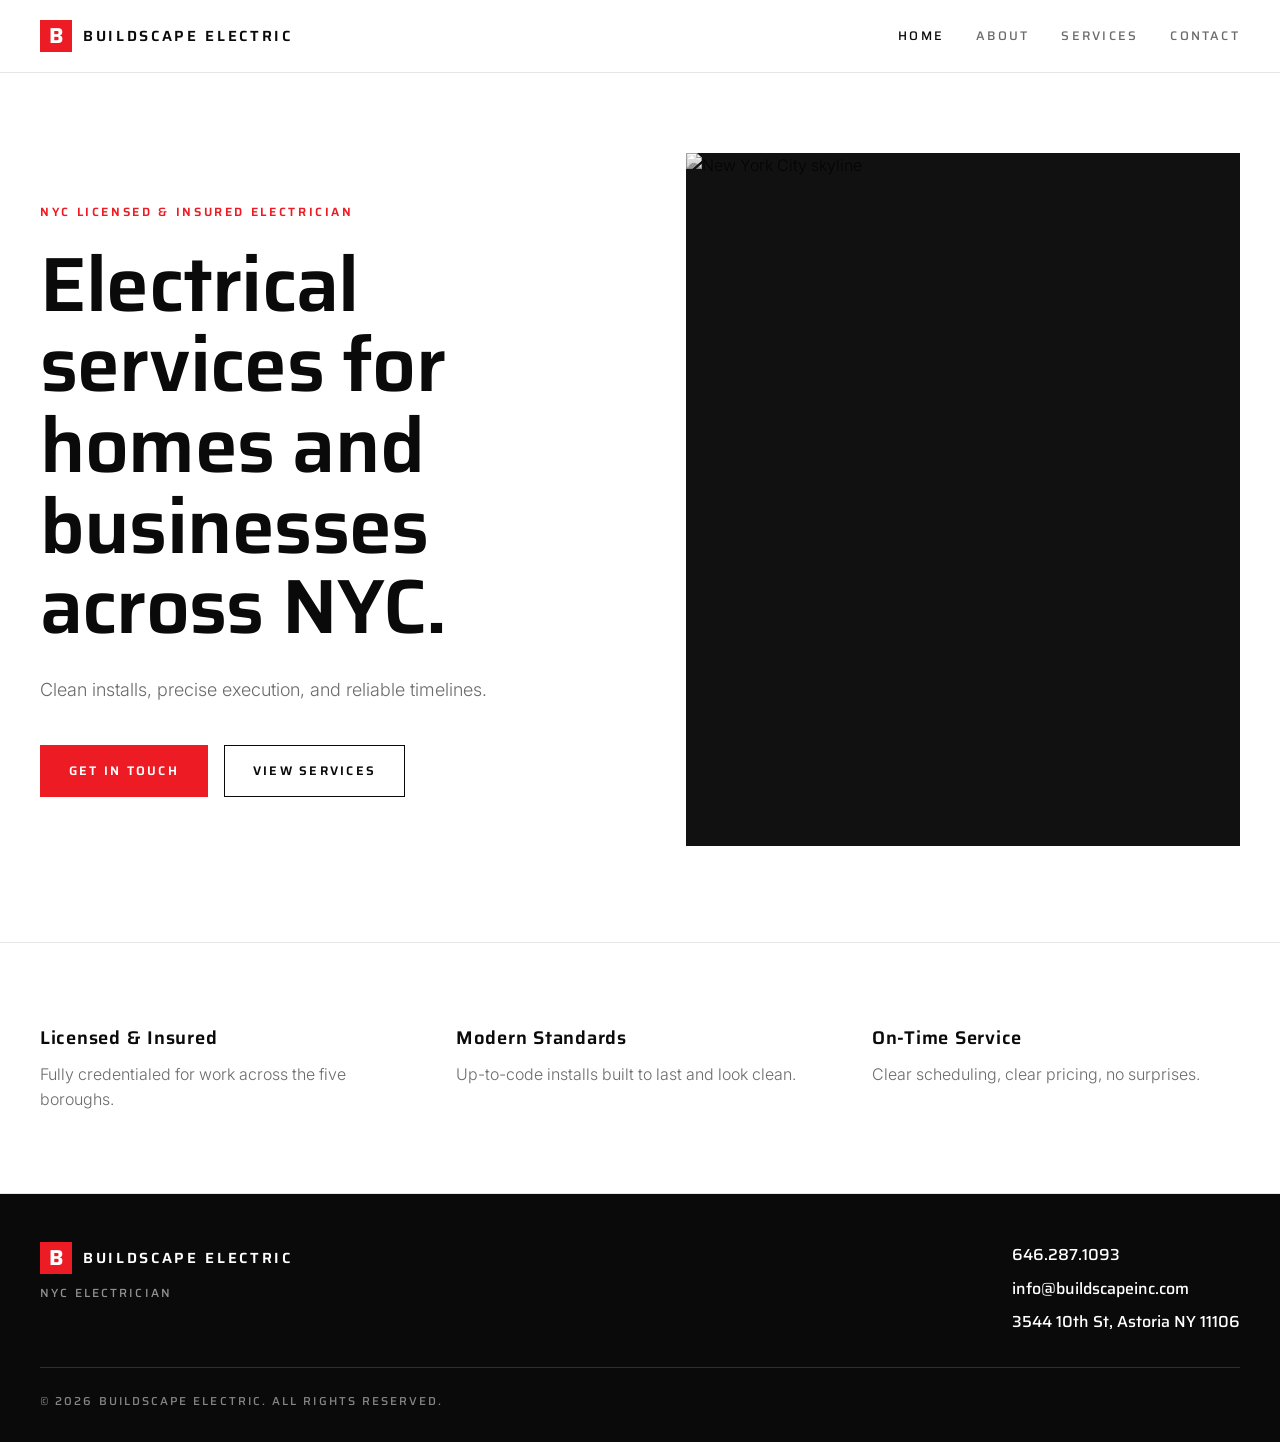
==== commit 6b81ac54: "Trim site for launch: drop Reviews section and Gallery nav link - Remove the Google Reviews section " ====
--- a/index.html
+++ b/index.html
@@ -20,7 +20,6 @@
       <a href="index.html" class="active">Home</a>
       <a href="about.html">About</a>
       <a href="services.html">Services</a>
-      <a href="gallery.html">Gallery</a>
       <a href="contact.html">Contact</a>
     </nav>
   </header>
@@ -63,58 +62,6 @@
         </div>
       </div>
     </section>
-
-    <section class="reviews" id="reviews" data-source="google-reviews">
-      <div class="reviews-inner">
-        <div class="reviews-header">
-          <p class="eyebrow">Reviews</p>
-          <h2>What clients are saying.</h2>
-          <p class="reviews-meta">
-            <span class="stars" aria-label="5 out of 5 stars">★★★★★</span>
-            <span class="rating-text">5.0 · Google Reviews</span>
-          </p>
-        </div>
-
-        <div class="reviews-grid" data-google-reviews-target>
-          <article class="review-card">
-            <p class="stars" aria-label="5 out of 5 stars">★★★★★</p>
-            <blockquote class="review-quote placeholder">
-              [Client testimonial pulled from Google Reviews will go here. Lorem ipsum placeholder copy describes a five-star experience with the electrician.]
-            </blockquote>
-            <footer class="review-meta">
-              <span class="review-author">— Client Name</span>
-              <span class="review-source">Google Review</span>
-            </footer>
-          </article>
-
-          <article class="review-card">
-            <p class="stars" aria-label="5 out of 5 stars">★★★★★</p>
-            <blockquote class="review-quote placeholder">
-              [Second testimonial placeholder. Mentions punctuality, clean work, and fair pricing. Will be replaced by live Google Reviews data.]
-            </blockquote>
-            <footer class="review-meta">
-              <span class="review-author">— Client Name</span>
-              <span class="review-source">Google Review</span>
-            </footer>
-          </article>
-
-          <article class="review-card">
-            <p class="stars" aria-label="5 out of 5 stars">★★★★★</p>
-            <blockquote class="review-quote placeholder">
-              [Third testimonial placeholder. Speaks to professionalism and quality of finish on a residential project in NYC.]
-            </blockquote>
-            <footer class="review-meta">
-              <span class="review-author">— Client Name</span>
-              <span class="review-source">Google Review</span>
-            </footer>
-          </article>
-        </div>
-
-        <div class="reviews-cta">
-          <a href="#" class="btn btn-ghost" data-google-reviews-link>Read all reviews on Google</a>
-        </div>
-      </div>
-    </section>
   </main>
 
   <footer class="site-footer">
